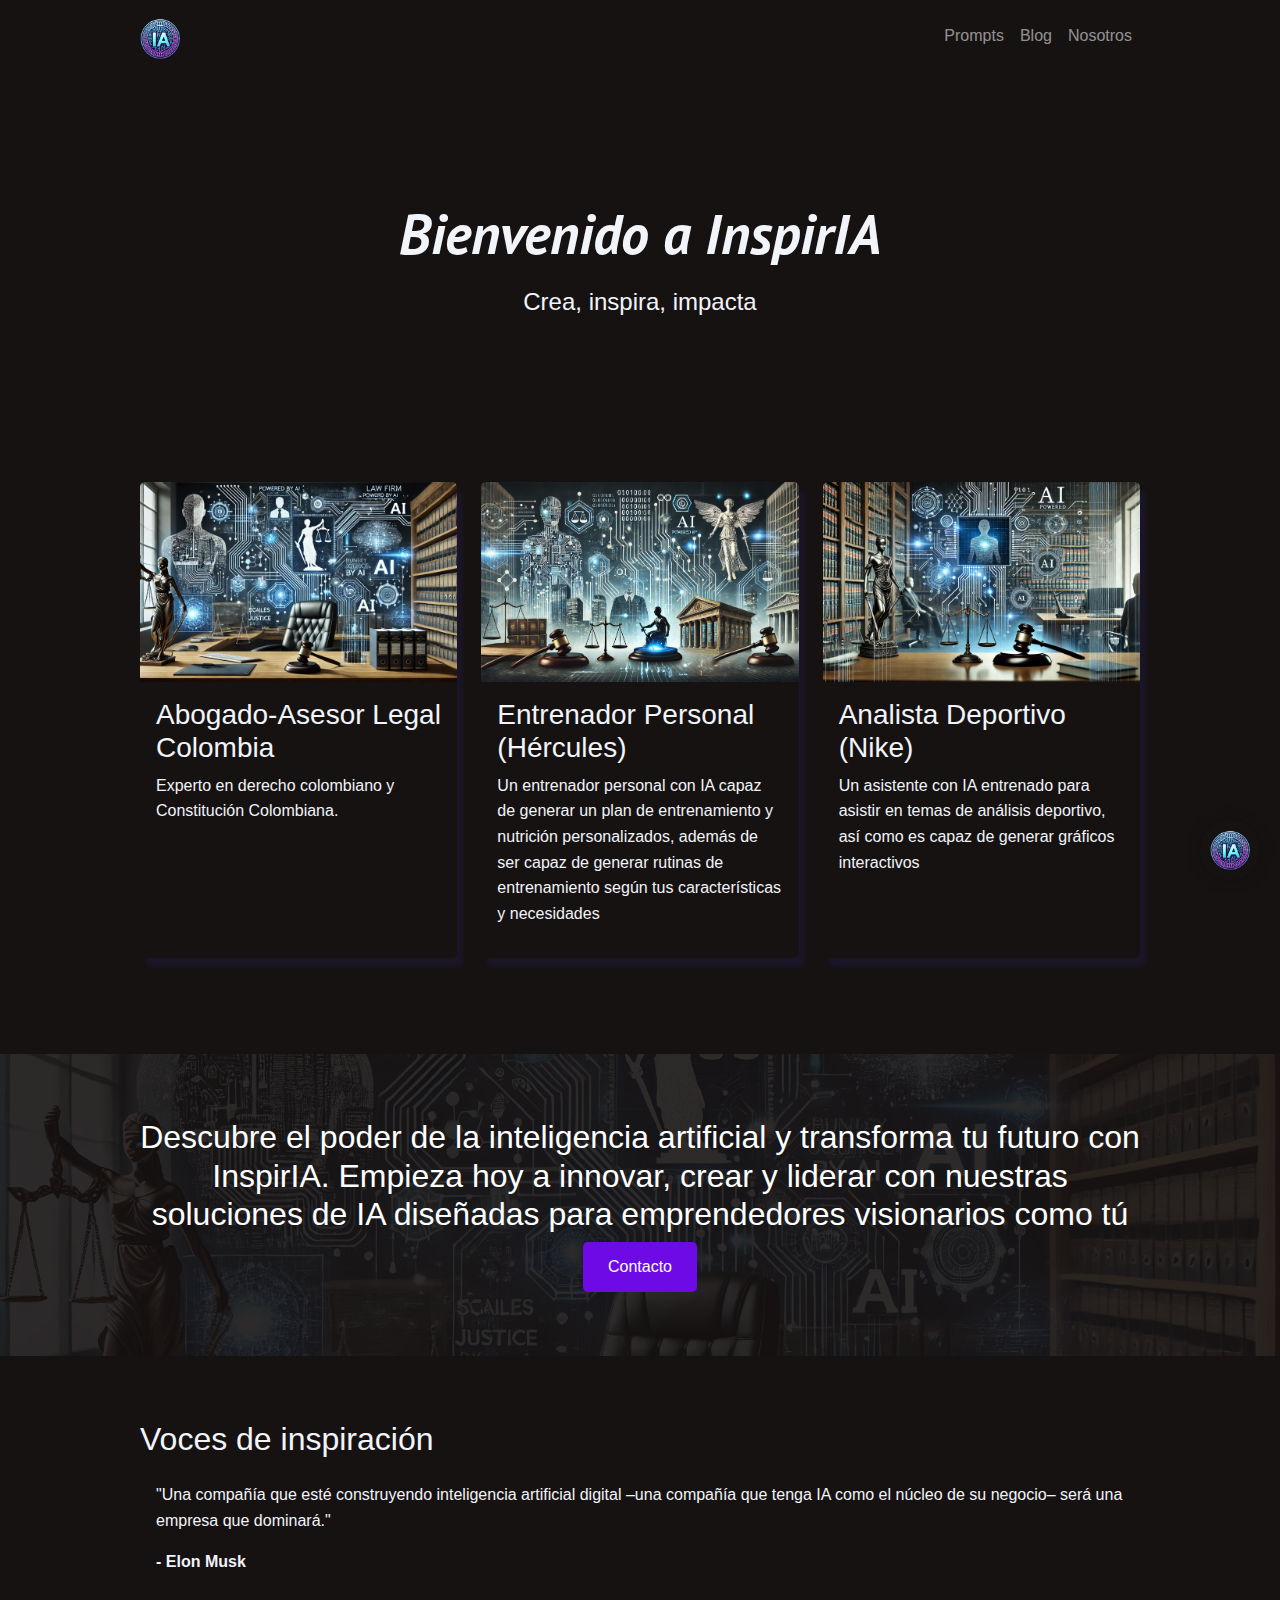
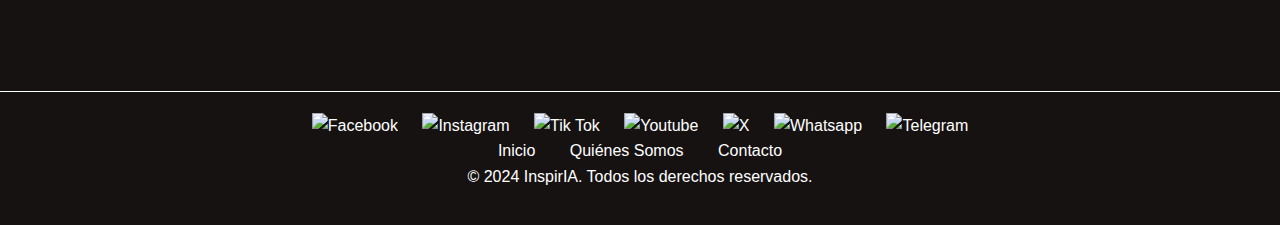
==== index.html @ 8d5b870b "Prueba direcciones" ====
<!DOCTYPE html>
<html lang="es">
<head>
    <meta charset="UTF-8">
    <meta name="viewport" content="width=device-width, initial-scale=1.0">
    <meta name="description" content="Inspira tu proyecto a alcanzar nuevos niveles de éxito con soluciones de inteligencia artificial. Mejora la toma de decisiones, optimiza procesos y aumenta la competitividad. ¡Conéctate con el futuro hoy">
    <meta name="keywords" content="inteligencia artificial, herramientas de inteligencia artificial, mejora de productividad">
    <meta name="author" content="InspirIA">
    <title>InspirIA - Plataforma de inteligencia artificial </title>
    <link href="https://cdn.jsdelivr.net/npm/bootstrap@5.3.3/dist/css/bootstrap.min.css" rel="stylesheet" integrity="sha384-QWTKZyjpPEjISv5WaRU9OFeRpok6YctnYmDr5pNlyT2bRjXh0JMhjY6hW+ALEwIH" crossorigin="anonymous">
    <link rel="stylesheet" href="https://fonts.googleapis.com/css2?family=Montserrat:wght@400;700&display=swap">
    <link href="https://fonts.googleapis.com/css2?family=PT+Sans:ital,wght@0,400;0,700;1,400;1,700&display=swap" rel="stylesheet">
    <link rel="stylesheet" href="style.css">
</head>

    
<body>
    <!-- Navbar-->
    <nav class="navbar navbar-expand-lg navbar-dark  ">
        <div class="container">
          <a class="navbar-brand" href="/home">
            <img src="/images/logoRed.png" alt="Logo" width="40" height="40" class="d-inline-block align-text-top" loading="lazy">
            
          </a>
            <button class="navbar-toggler" type="button" data-bs-toggle="collapse" data-bs-target="#navbarNav" aria-controls="navbarNav" aria-expanded="false" aria-label="Toggle navigation">
                <span class="navbar-toggler-icon"></span>
            </button>
            <div class="collapse navbar-collapse" id="navbarNav">
                <ul class="navbar-nav ms-auto">
                    <li class="nav-item">
                        <a class="nav-link" href="/prompt">Prompts</a>
                    </li>
                    <li class="nav-item">
                        <a class="nav-link" href="/blog">Blog</a>
                    </li>
                    <li class="nav-item">
                        <a class="nav-link" href="/about">Nosotros</a>
                    </li>
                    
                </ul>
            </div>
        </div>
    </nav>

    <!-- Primera sección -->
    <section class="hero">        
        <div class="container">
            <h1 class="title">Bienvenido a Inspir<span id="animating-word">IA</span></h1>
            <p id="dynamic-tagline">Crea, inspira, impacta</p>
            
        </div>
    </section>


    <!-- Cursos sección -->
    <section class="featured-courses">
        <div class="container">
            <div class="course-cards">
                <div class="course-card">
                    <!-- Añade aquí la imagen del curso 1 -->
                    <img src="/images/f1.webp" alt="Curso 1" loading="lazy">
                    <div class="course-card-content">
                        <h3><a href="https://chatgpt.com/g/g-Cqb1JhLwl-abogado-asesor-legal-colombia" target="_blank">Abogado-Asesor Legal Colombia
</a></h3>
                        <p>Experto en derecho colombiano y Constitución Colombiana.</p>
                    </div>
                </div>
                <div class="course-card">
                    <!-- Añade aquí la imagen del curso 2 -->
                    <img src="/images/f2.webp" alt="Curso 2" loading="lazy">
                    <div class="course-card-content">
                        <h3><a href="https://chatgpt.com/g/g-zlBZSkczs-entrenador-personal-hercules" target="_blank">Entrenador Personal (Hércules)
                        </a></h3>
                        <p>Un entrenador personal con IA capaz de generar un plan de entrenamiento y nutrición personalizados, además de ser capaz de generar rutinas de entrenamiento según tus características y necesidades
</p>
                    </div>
                </div>
                <div class="course-card">
                    <!-- Añade aquí la imagen del curso 3 -->
                    <img src="/images/f3.webp" alt="Curso 3" loading="lazy">
                    <div class="course-card-content">
                        <h3><a href="https://chatgpt.com/g/g-kWDBl8Sma-analista-deportivo-nike" target="_blank">Analista Deportivo (Nike)
                        </a></h3>

                        <p>Un asistente con IA entrenado para asistir en temas de análisis deportivo, así como es capaz de generar gráficos interactivos</p>
                    </div>
                </div>
            </div>
        </div>
    </section>


    <!-- Tercera sección -->
    <section class="learning-paths">
        <div class="container">
            <h2>Descubre el poder de la inteligencia artificial y transforma tu futuro con InspirIA. Empieza hoy a innovar, crear y liderar con nuestras soluciones de IA diseñadas para emprendedores visionarios como tú</h2>
            
            <a href="https://wa.me/573195851408?text=Hola%2C%20me%20gustar%C3%ADa%20colaborar%20con%20ustedes!
" target="_blank" class="btn">Contacto</a>
        </div>
    </section>


    <!-- Historias sección -->
    <section class="success-stories">
        <div class="container">
            <h2>Voces de inspiración</h2>
            <div class="testimonials">
                <div class="testimonial">
                    <p>"Una compañía que esté construyendo inteligencia artificial digital –una compañía que tenga IA como el núcleo de su negocio– será una empresa que dominará."</p>
                    <p><strong>- Elon Musk</strong></p>
                </div>
                <div class="testimonial">
                    <p>"El verdadero poder de la inteligencia artificial no está en reemplazar a los humanos, sino en potenciar nuestra capacidad para resolver problemas complejos y mejorar la calidad de vida de las personas."</p>
                    <p><strong>- David Vélez, CEO de Nubank </strong></p>
                </div>

                <div class="testimonial">
                    <p>"La inteligencia artificial tiene el potencial de liberar a las personas de muchas tareas repetitivas y tediosas, permitiéndonos enfocarnos en cosas más significativas y creativas."</p>
                    <p><strong>- Bill Gates</strong></p>
                </div>
                <div class="testimonial">
                    <p>"La inteligencia artificial será la clave para resolver muchos de los desafíos más grandes del mundo, desde la salud hasta el cambio climático."</p>
                    <p><strong>- Mark Zuckerberg</strong></p>
                </div>
                <div class="testimonial">
                    <p>"La inteligencia artificial nos está ayudando a entender mejor a nuestros usuarios y a personalizar sus experiencias de manera que nunca antes habíamos imaginado."</p>
                    <p><strong>- Simón Borrero, CEO de Rappi</strong></p>
                </div>
                <div class="testimonial">
                    <p>"Nos encontramos en los primeros días de lo que será un cambio radical en la forma en que los humanos interactúan con las máquinas. La inteligencia artificial tiene el potencial de transformar todos los aspectos de nuestras vidas."</p>
                    <p><strong>- Jeff Bezos</strong></p>
                </div>
                <!-- Añade más testimonios aquí para crear un efecto de desplazamiento continuo -->
            </div>
        </div>
    </section>


    <!-- Footer -->
    <div class="footer-separator"></div>
    <footer>
        <div class="footer-icons">
          <a href="#"><img width="24" height="24" src="https://img.icons8.com/external-tanah-basah-basic-outline-tanah-basah/24/FFFFFF/external-facebook-social-media-tanah-basah-basic-outline-tanah-basah.png" alt="Facebook"></a>
          <a href="#"><img width="25" height="25" src="https://img.icons8.com/ios/50/FFFFFF/instagram-new--v1.png" alt="Instagram"></a>
          <a href="#"><img width="26" height="26" src="https://img.icons8.com/ios/50/FFFFFF/tiktok--v1.png" alt="Tik Tok"></a>
          <a href="#"><img width="26" height="26" src="https://img.icons8.com/ios/50/FFFFFF/youtube-play--v1.png" alt="Youtube"></a>
          <a href="#"><img width="26" height="26" src="https://img.icons8.com/ios/50/FFFFFF/twitterx--v2.png" alt="X"></a>
          <a href="#"><img width="24" height="24" src="https://img.icons8.com/ios/50/FFFFFF/whatsapp--v1.png" alt="Whatsapp"></a>
          <a href="#"><img width="26" height="26" src="https://img.icons8.com/ios/50/FFFFFF/telegram-app.png" alt="Telegram"></a>
            
        </div>
        <div class="footer-links">
            <a href="index.html">Inicio</a>
            <a href="about.html">Quiénes Somos</a>
            <a href="https://wa.me/573195851408?text=Hola%2C%20me%20gustar%C3%ADa%20colaborar%20con%20ustedes!" target="_blank">Contacto</a>
        </div>
        <div class="container">
            <p>&copy; 2024 InspirIA. Todos los derechos reservados.</p>
        </div>
      </footer>


    


    <!-- Scripts -->
    <script src="https://cdn.jsdelivr.net/npm/bootstrap@5.3.3/dist/js/bootstrap.bundle.min.js" integrity="sha384-YvpcrYf0tY3lHB60NNkmXc5s9fDVZLESaAA55NDzOxhy9GkcIdslK1eN7N6jIeHz" crossorigin="anonymous"></script>
    <script src="https://cdn.jsdelivr.net/npm/marked/marked.min.js"></script>
    <script src="script.js"></script>
    
</body>
</html>
---- style.css ----
/* Botón de iniciar conversación */
#startConversationButton {
  padding: 10px;
  border: none;
  background-color: #333;
  color: white;
  border-radius: 20px;
  cursor: pointer;
  width: 100%;
  transition: background-color 0.3s ease;
}

#startConversationButton:hover {
  background-color: #5A8BCC;

}

/* Botón de enviar mensaje */
#sendButton {
  padding: 10px;
  border: none;
  background-color: #4473B2;
  color: white;
  border-radius: 0 5px 5px 0;
  cursor: pointer;
  transition: background-color 0.3s ease;
}

#sendButton:hover {
  background-color: #5A8BCC;
}

/* Burbuja de chat */
.chat-bubble {
  position: fixed;
  bottom: 20px;
  right: 20px;
  /* Ubicada a la derecha */
  width: 60px;
  height: 60px;
  border-radius: 50%;
  background-color: #171212;
  box-shadow: 0 0 15px rgba(0, 0, 0, 0.2);
  display: flex;
  justify-content: center;
  align-items: center;
  cursor: pointer;
  z-index: 1000;
  transition: background-color 0.3s ease;
}

.chat-bubble:hover {
  background-color: #5A8BCC;
}

.chat-bubble img {
  width: 40px;
  height: 40px;
}

.chat-container {
  display: none;
  position: fixed;
  bottom: 20px;
  right: 20px;
  /* Ubicada a la derecha */
  width: 450px;
  height: 90%;
  background-color: #333;
  z-index: 1000;
  border-radius: 20px;
  font-family: 'Montserrat', sans-serif;
}

@media (min-width: 769px) {
  .chat-container {
    border: 0px solid black;
    /* Contorno negro más grueso */
  }
}

@media (min-width: 769px) {
  .chat-header {
    display: flex !important;
    visibility: visible !important;
  }
}


.chat-content-vertical {
  width: 100%;
  height: 100%;
  background-color: #F1F4F9;
  border-radius: 20px;
  display: flex;
  flex-direction: column;
}

.chat-header {
  display: flex;
  align-items: center;
  justify-content: center;
  background-color: #333;
  height: 60px;
  border-top-left-radius: 20px;
  border-top-right-radius: 20px;
  padding: 0 15px;
  position: relative;
}

.chat-header img {
  max-height: 40px;
}

.chat-header-title {
  display: flex;
}

.chat-bot-info {
  text-align: center;
  margin-top: 10px;
  margin-bottom: 10px;
}

.chat-bot-icon {
  width: 40px;
  height: 40px;
  border-radius: 50%;
}

.chat-bot-title {
  display: block;
  font-size: 14px;
  font-weight: bold;
  margin-top: 5px;
  color: #4473B2;
}

.chat-bot-subtitle {
  display: block;
  font-size: 12px;
  color: #555;
}

.chat-close {
  cursor: pointer;
  font-size: 20px;
  position: absolute;
  top: 50%;
  transform: translateY(-50%);
  right: 20px;
  background-color: transparent;
  border: none;
  border-radius: 5px;
  padding: 5px;
  transition: background-color 0.3s ease;
  color: #4473B2;
}

.chat-close:hover {
  background-color: #FF4D4D;
  color: white;
}

.chat-messages {
  flex: 1;
  overflow-y: auto;
  border: 1px solid #E0E0E0;
  border-radius: 10px;
  padding: 10px;
  margin: 10px;
  font-size: 14px;
  color: #333;
  background-color: #FFFFFF;
}

.chat-messages p {
  margin: 0 0 10px;
}

.chat-input-container {
  display: flex;
  padding: 10px;
  border-top: 1px solid #E0E0E0;
  background-color: #F1F4F9;
}

.chat-input-container input {
  flex: 1;
  padding: 10px;
  border: 1px solid #E0E0E0;
  border-radius: 5px 0 0 5px;
  background-color: #FFFFFF;
  color: #333;
}

.chat-input-container button {
  padding: 10px;
  border: none;
  background-color: #4473B2;
  color: white;
  border-radius: 0 5px 5px 0;
  cursor: pointer;
}

@media (max-width: 768px) {
  .chat-container {
    width: 100%;
    height: 100%;
    right: 0;
    /* Ubicada a la derecha */
    bottom: 0;
    border-radius: 0;
  }

  .chat-input-container {
    display: flex;
    padding: 10px;
    border-top: 1px solid #E0E0E0;
    width: 100%;
    background-color: #F1F4F9;
  }

  .chat-input-container input {
    flex: 1;
    padding: 10px;
    border: 1px solid #E0E0E0;
    border-radius: 0;
    background-color: #FFFFFF;
    color: #333;
  }

  .chat-input-container button {
    padding: 10px;
    border: none;
    background-color: #4473B2;
    color: white;
    border-radius: 0;
    cursor: pointer;
    flex-shrink: 0;
  }

  .chat-header {
    height: 60px;
    border-top-left-radius: 0;
    border-top-right-radius: 0;
    padding: 0 15px;
    position: relative;
  }

  .chat-messages {
    flex: 1;
    overflow-y: auto;
    border: 1px solid #E0E0E0;
    border-radius: 0;
    padding: 10px;
    margin: 0;
    font-size: 14px;
    color: #333;
    background-color: #FFFFFF;
  }
}

@media (max-width: 768px) {

  /* Ajustes para el botón de iniciar conversación */
  #startConversationButton {
    padding: 10px;
    border-radius: 20px;
    width: calc(100% - 20px);
    /* Asegurarse que el botón no se corte */
    margin: 10px;
    /* Añadir márgenes alrededor del botón */
    box-sizing: border-box;
    /* Para incluir el padding en el ancho total */
  }

  /* Ajustes para el botón de enviar mensaje */
  #sendButton {
    border-radius: 0 5px 5px 0;
    margin: 0 10px 10px 0;
    /* Añadir margen inferior */
    box-sizing: border-box;
    /* Para incluir el padding en el ancho total */
  }

  /* Ajustes para el input de chat */
  .chat-input-container input {
    border-radius: 5px 0 0 5px;
    margin: 0 0 10px 10px;
    /* Añadir margen inferior */
    box-sizing: border-box;
    /* Para incluir el padding en el ancho total */
  }

  /* Ajustes generales para asegurar el centrado y alineación */
  .chat-input-container {
    display: flex;
    padding: 10px;
    /* Añadir padding alrededor */
    box-sizing: border-box;
    /* Para incluir el padding en el ancho total */
  }
}

.user-message {
  justify-content: flex-end;
  margin-right: 0;
  margin-left: auto;
  /* Asegura que la burbuja del usuario no tenga margen derecho */
}

.assistant-message {
  justify-content: flex-start;
  margin-left: 0;
  margin-right: auto;
  /* Asegura que la burbuja del asistente no tenga margen izquierdo */
}

.message-wrapper {
  display: flex;
  margin-bottom: 5px;
  /* Aumentar el espaciado entre los mensajes */
  padding: 5px;
  max-width: 100%;
  /* Permitir que las burbujas ocupen hasta el ancho completo */
}

.message-bubble {
  display: inline-flex;
  padding: 10px;
  border-radius: 10px;
  position: relative;
  font-size: 14px;
  word-wrap: break-word;
  max-width: 80%;
  align-items: center;
}


.user-message .message-bubble {
  background-color: #c4d8f8;
  /* Color similar a WhatsApp para el usuario */
  color: #000;
  /* Texto negro */
  border-top-right-radius: 0;
  justify-content: flex-end;
  align-self: flex-end;
}

.assistant-message .message-bubble {
  display: flex;
  align-items: center;
  background-color: #ececec;
  color: #000;
  border-top-left-radius: 0;
  justify-content: flex-start;
  align-self: flex-start;
}

.assistant-icon {
  width: 20px;
  height: 20px;
  margin-right: 10px;
}

.message-text {
  display: inline-block;
  max-width: 100%;
  /* Ajustar según el tamaño de la imagen */
}



/* Estilos para el nombre del remitente */
.message-bubble strong {
  display: block;
  margin-bottom: 5px;
}





/* Estilos pagina princpal */

/* Estilos base y de reinicio */
* {
  margin: 0;
  padding: 0;
  box-sizing: border-box;
}

body {
  font-family: Arial, sans-serif;
  line-height: 1.6;
  color: #F1F4F9;
  background-color: #171212
}

.title {
  font-family: 'PT Sans', sans-serif;
  font-style: italic;
  font-weight: 900;
  
}
#animating-word {
    display: inline-block;
}

.cursor {
  display: inline-block;
  margin-left: 2px;
  opacity: 1;
  animation: blink 1s infinite;
}

@keyframes blink {
  0%, 50% {
      opacity: 1;
  }
  50.01%, 100% {
      opacity: 0;
  }
}




.container {
  width: 80%;
  margin: auto;
  overflow: hidden;
}

/* Estilos de navegación, importado de Bootsrap */

/* Estilos de la sección hero */
.hero {
  background: #171212;
  padding: 8rem 0 4rem;
  text-align: center;
  position: relative;
  overflow: hidden;
}

.hero h1 {
  font-size: 3.5rem;
  margin-bottom: 1rem;
}

.hero p {
  font-size: 1.5rem;
  margin-bottom: 2rem;
}

.btn {
  display: inline-block;
  background: #6d0ae6;
  color: #fff;
  padding: 0.75rem 1.5rem;
  text-decoration: none;
  border-radius: 5px;
  transition: background 0.3s ease;
}

.btn:hover {
  background: #57b9ea;
}

/* Estilos de la sección de cursos destacados */
.featured-courses {
  padding: 4rem 0;
  background: #171212;
}

.course-cards {
  display: flex;
  justify-content: space-between;
  flex-wrap: wrap;
}

.course-card {
  width: calc(33.33% - 1rem);
  margin-bottom: 2rem;
  box-shadow: 6px 9px 4px rgb(58, 63, 223, 0.1);
  border-radius: 5px;
  overflow: hidden;
  transition: transform 0.3s ease; /* Agregado para la transición suave */
  cursor: pointer; /* Cambia el cursor al puntero para indicar que es clicable */
}

.course-card:hover {
  transform: scale(1.09); /* Agranda la tarjeta al pasar el cursor */
}

.course-card img {
  width: 100%;
  height: 200px;
  object-fit: cover;
}

.course-card-content {
  padding: 1rem;
}

.course-card-content a {
  text-decoration: none;
  color: inherit;
}

.course-card-content a:hover {
  text-decoration: underline;
}


/* Media query para pantallas más pequeñas (tablets) */
@media (max-width: 768px) {
  .course-card {
    width: calc(50% - 1rem);
    /* Dos tarjetas por fila */
  }
}

/* Media query para pantallas aún más pequeñas (móviles) */
@media (max-width: 480px) {
  .course-card {
    width: 100%;
    /* Una tarjeta por fila */
    margin-bottom: 2rem;
  }
}


/* Estilos de la sección de rutas de aprendizaje */
.learning-paths {
  position: relative;
  /* Necesario para que el pseudo-elemento se posicione correctamente */
  padding: 4rem 0;
  text-align: center;
  color: #fff;
  /* Cambia el color del texto si es necesario para que sea legible sobre la imagen */
}

.learning-paths::before {
  content: "";
  position: absolute;
  top: 0;
  left: 0;
  width: 100%;
  height: 100%;
  background: url('images/f1.webp') no-repeat center center/cover;
  /* Ajusta la ruta a tu imagen */
  opacity: 0.1;
  /* Ajusta la opacidad aquí */
  z-index: -1;
  /* Envía la imagen detrás del contenido */
}



/* Estilos de la sección de historias de éxito */
.success-stories {
  padding: 4rem 0;
  background: #171212;
  overflow: hidden;
}

.testimonials {
  display: flex;
  animation: scroll 70s linear infinite;
}

.testimonial {
  flex: 0 0 100%;
  padding: 1rem;
  box-sizing: border-box;
}

@keyframes scroll {
  0% {
    transform: translateX(0);
  }

  100% {
  transform: translateX(calc(-100% * 6)); /* Ajusta el número de testimonios */
  }
}

/* Estilos del pie de página */
footer {
  background: #171212;
  color: #fff;
  padding: 2rem 0;
  text-align: center;
}

footer ul {
  display: flex;
  justify-content: center;
  list-style: none;
  margin-bottom: 1rem;
}

footer ul li {
  padding: 0 1rem;
}

footer a {
  color: #fff;
  text-decoration: none;
}

/* Estilos del Blog */



.container.my-5 {
  background-color: #171212;
  /* Fondo negro */
  color: #fff;
  /* Texto blanco */
  padding: 1rem;
  /* Añadir un poco de relleno para que el contenido no esté pegado al borde */
  border-radius: 0.1rem;
  /* Bordes redondeados opcionales */
}


.navbar {
  background-color: #171212;
  /* Fondo oscuro personalizado */
}

.carousel-item img {
  opacity: 0.4;
}
.carousel-caption {
  text-align: center;
}

.carousel-caption button {
  margin-top: 10px;
  background-color: transparent;
  border: 2px solid #fff;
  color: #fff;
  font-size: 1rem;
}

@media (max-width: 576px) {
  .carousel-caption h5{
    font-size: 1.25rem; /* Tamaño más pequeño para pantallas móviles */
  }
  .carousel-caption button {
    font-size: 0.875rem; /* Botón más pequeño para pantallas móviles */
    padding: 0.5rem 1rem; /* Aumentar el tamaño de botón para facilitar el clic */
  }
}


/*Footer*/

.footer-separator {
  width: 100%;
  border-top: 1px solid #fff;
  margin-top: 20px;
}
.footer-separatorblog {
  width: 100%;
  border-top: 1px solid #fff;
  margin-top: 120px;
}
footer {
  padding: 20px 0;
  background-color: #171212;
  text-align: center;
}
.footer-icons a {
  margin: 0 10px;
  color: #fff;
}
.footer-links a {
  margin: 0 15px;
  color: #fff;
  text-decoration: none;
}
@media (max-width: 768px) {
  .footer-icons a {
    margin: 0 5px;
  }
  .footer-links a {
    display: block;
    margin: 5px 0;
  }
}


/* Estilos para prompts */
.accordion-button {
  background-color: #171212;
  color: white;
}

.accordion-body {
  background-color: #171212;
  color: white;
}

.subitem {
  display: flex;
  justify-content: space-between;
  padding: 5px;
  border-bottom: 1px solid #333;
}

.subitem:last-child {
  border-bottom: none;
}

.copy-icon {
  cursor: pointer;
  color: white;
}

/*Figura blog*/
img {
    max-width: 100%;
    height: auto;
}
figcaption {
    font-size: 0.9em;
    text-align: center;
    margin-top: 5px;
}
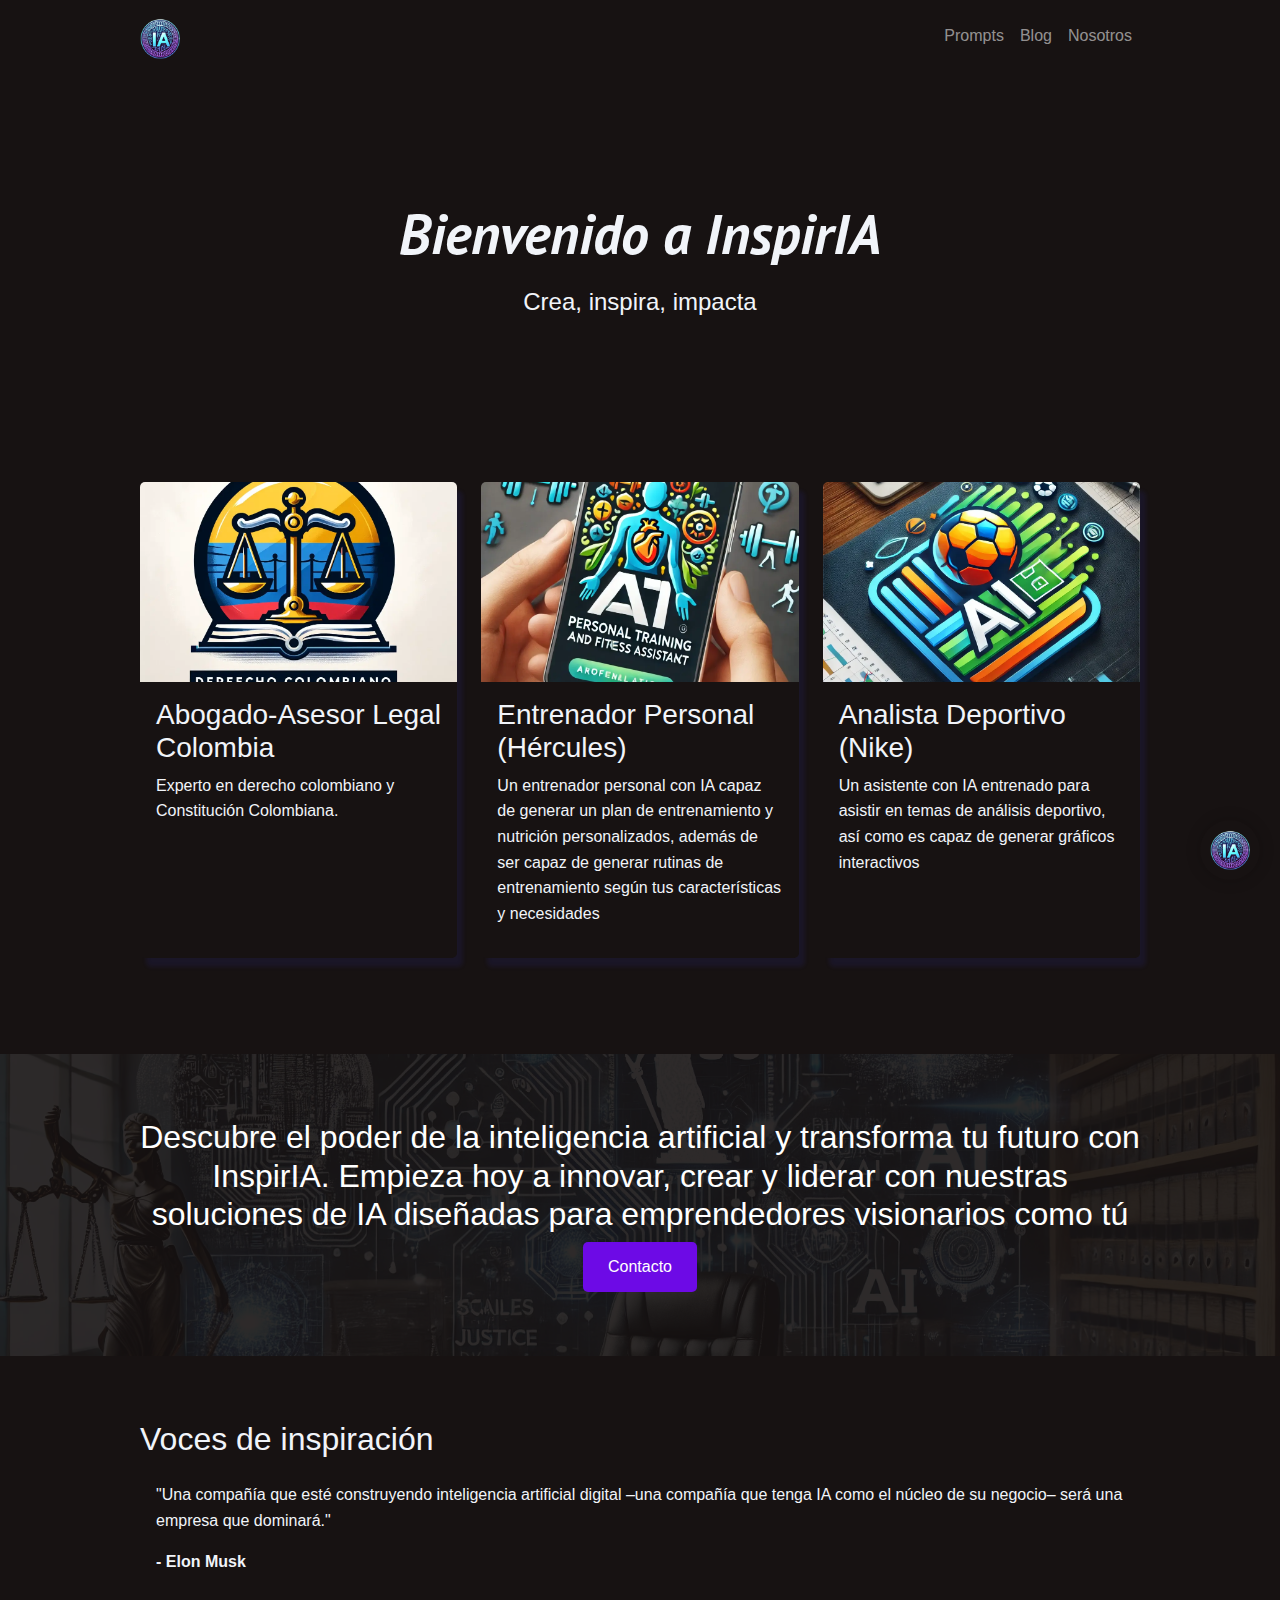
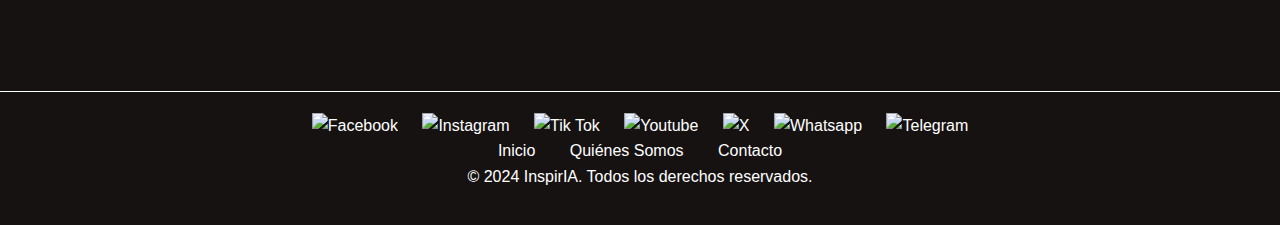
==== commit 7bc4648f: "Imagenes GPTs" ====
--- a/index.html
+++ b/index.html
@@ -58,7 +58,7 @@
             <div class="course-cards">
                 <div class="course-card">
                     <!-- Añade aquí la imagen del curso 1 -->
-                    <img src="/images/f1.webp" alt="Curso 1" loading="lazy">
+                    <img src="/images/Themis.webp" alt="Experto en derecho colombiano y Constitución Colombiana." loading="lazy">
                     <div class="course-card-content">
                         <h3><a href="https://chatgpt.com/g/g-Cqb1JhLwl-abogado-asesor-legal-colombia" target="_blank">Abogado-Asesor Legal Colombia
 </a></h3>
@@ -67,7 +67,7 @@
                 </div>
                 <div class="course-card">
                     <!-- Añade aquí la imagen del curso 2 -->
-                    <img src="/images/f2.webp" alt="Curso 2" loading="lazy">
+                    <img src="/images/Trainer.webp" alt="Un entrenador personal con IA capaz de generar un plan de entrenamiento y nutrición personalizados, además de ser capaz de generar rutinas de entrenamiento según tus características y necesidades" loading="lazy">
                     <div class="course-card-content">
                         <h3><a href="https://chatgpt.com/g/g-zlBZSkczs-entrenador-personal-hercules" target="_blank">Entrenador Personal (Hércules)
                         </a></h3>
@@ -77,7 +77,7 @@
                 </div>
                 <div class="course-card">
                     <!-- Añade aquí la imagen del curso 3 -->
-                    <img src="/images/f3.webp" alt="Curso 3" loading="lazy">
+                    <img src="/images/Nike.webp" alt="Un asistente con IA entrenado para asistir en temas de análisis deportivo, así como es capaz de generar gráficos interactivos" loading="lazy">
                     <div class="course-card-content">
                         <h3><a href="https://chatgpt.com/g/g-kWDBl8Sma-analista-deportivo-nike" target="_blank">Analista Deportivo (Nike)
                         </a></h3>
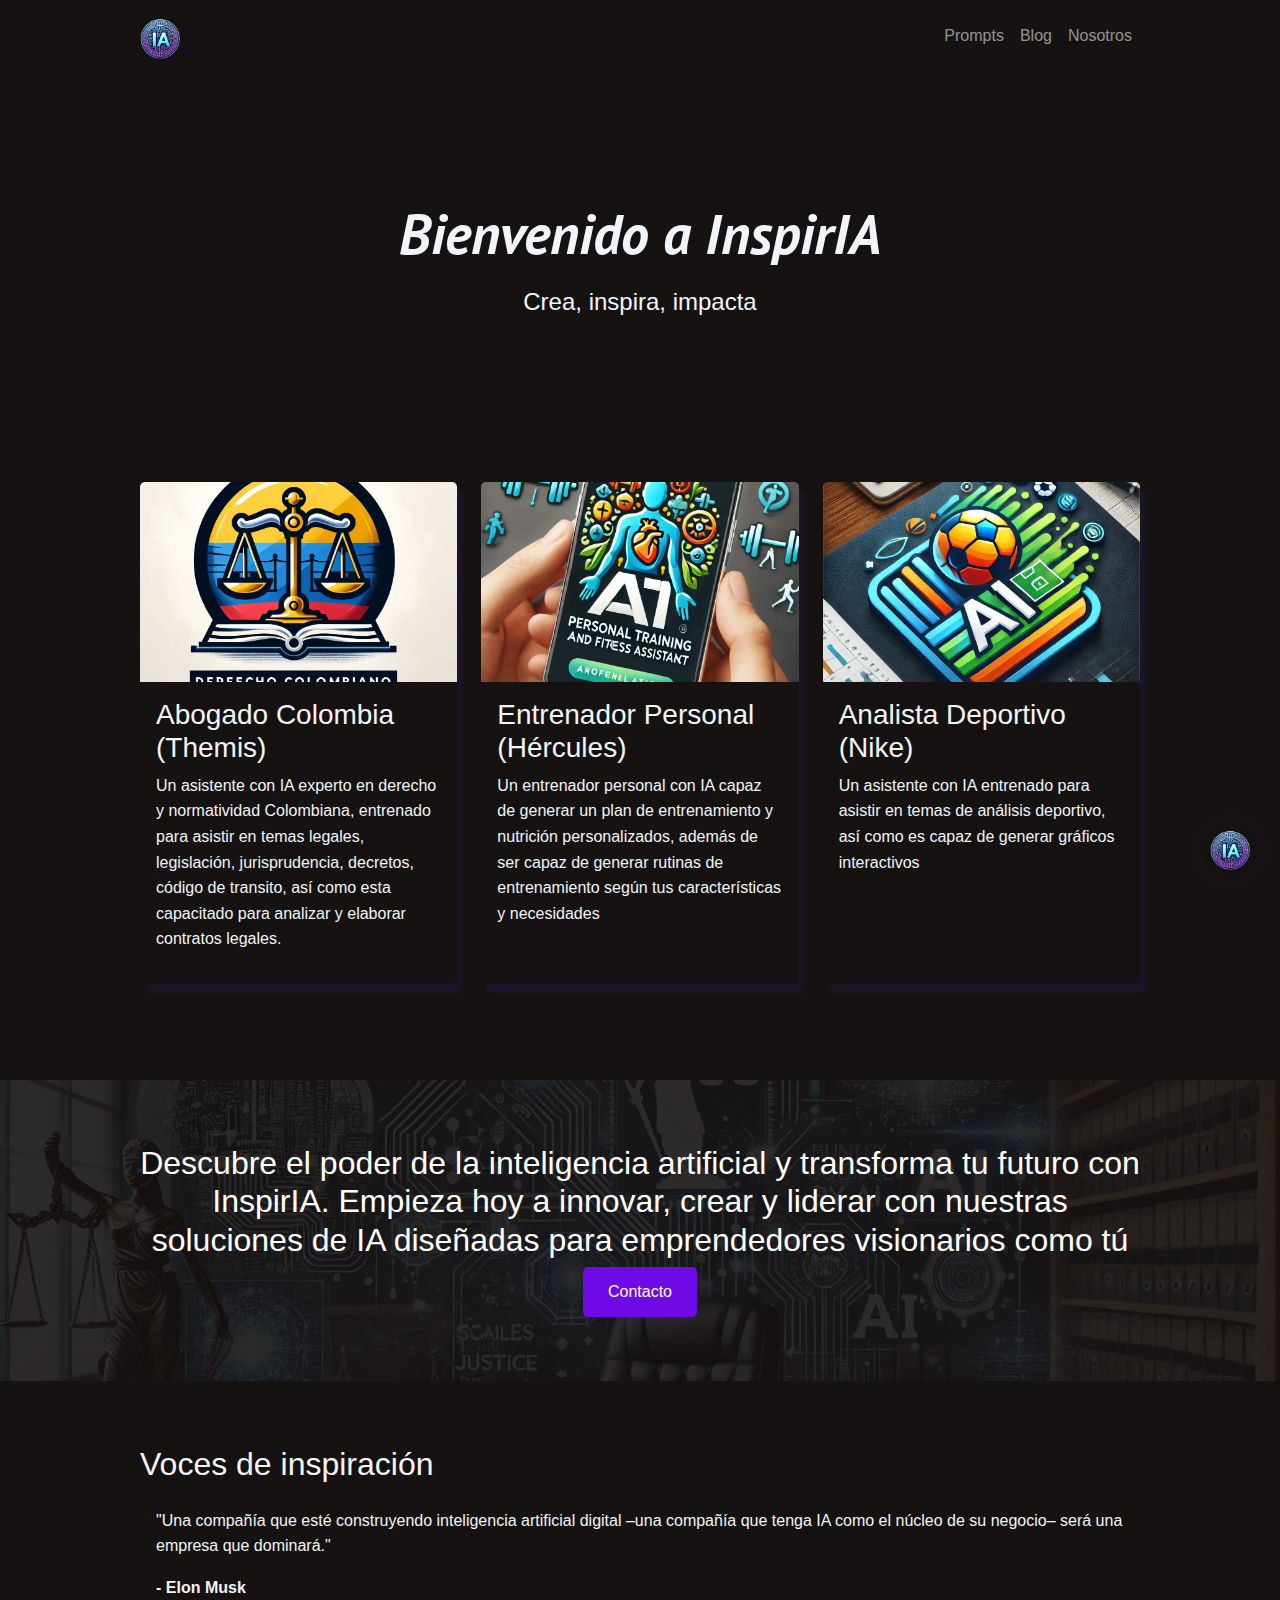
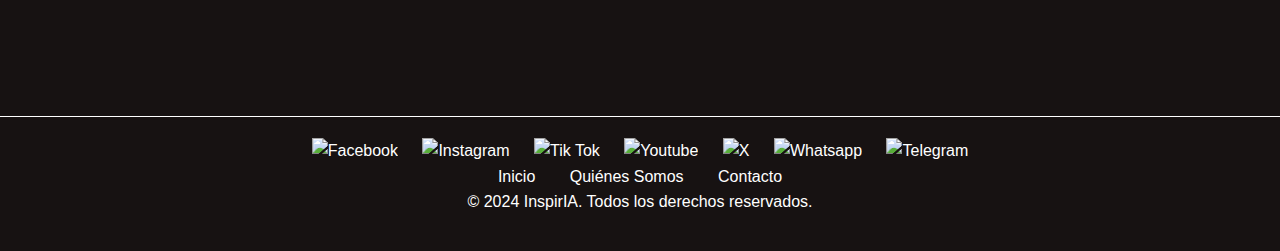
==== commit f6c02dc2: "Nike actualizado" ====
--- a/index.html
+++ b/index.html
@@ -6,7 +6,7 @@
     <meta name="description" content="Inspira tu proyecto a alcanzar nuevos niveles de éxito con soluciones de inteligencia artificial. Mejora la toma de decisiones, optimiza procesos y aumenta la competitividad. ¡Conéctate con el futuro hoy">
     <meta name="keywords" content="inteligencia artificial, herramientas de inteligencia artificial, mejora de productividad">
     <meta name="author" content="InspirIA">
-    <title>InspirIA - Plataforma de inteligencia artificial </title>
+    <title>InspirIA - Agencia de inteligencia artificial </title>
     <link href="https://cdn.jsdelivr.net/npm/bootstrap@5.3.3/dist/css/bootstrap.min.css" rel="stylesheet" integrity="sha384-QWTKZyjpPEjISv5WaRU9OFeRpok6YctnYmDr5pNlyT2bRjXh0JMhjY6hW+ALEwIH" crossorigin="anonymous">
     <link rel="stylesheet" href="https://fonts.googleapis.com/css2?family=Montserrat:wght@400;700&display=swap">
     <link href="https://fonts.googleapis.com/css2?family=PT+Sans:ital,wght@0,400;0,700;1,400;1,700&display=swap" rel="stylesheet">
@@ -53,16 +53,18 @@
 
 
     <!-- Cursos sección -->
-    <section class="featured-courses">
+    <section class="featured-courses">  
         <div class="container">
             <div class="course-cards">
                 <div class="course-card">
                     <!-- Añade aquí la imagen del curso 1 -->
                     <img src="/images/Themis.webp" alt="Experto en derecho colombiano y Constitución Colombiana." loading="lazy">
                     <div class="course-card-content">
-                        <h3><a href="https://chatgpt.com/g/g-Cqb1JhLwl-abogado-asesor-legal-colombia" target="_blank">Abogado-Asesor Legal Colombia
+                        <h3><a href="https://chatgpt.com/g/g-Cqb1JhLwl-abogado-asesor-legal-colombia" target="_blank">Abogado Colombia (Themis)
 </a></h3>
-                        <p>Experto en derecho colombiano y Constitución Colombiana.</p>
+                        <p>Un asistente con IA experto en derecho y normatividad Colombiana, entrenado para asistir en temas legales, legislación, jurisprudencia, decretos, código de transito, así como esta capacitado para analizar y elaborar contratos legales.
+
+</p>
                     </div>
                 </div>
                 <div class="course-card">
--- a/style.css
+++ b/style.css
@@ -2,7 +2,7 @@
 #startConversationButton {
   padding: 10px;
   border: none;
-  background-color: #333;
+  background-color: #171212;
   color: white;
   border-radius: 20px;
   cursor: pointer;
@@ -19,7 +19,7 @@
 #sendButton {
   padding: 10px;
   border: none;
-  background-color: #4473B2;
+  background-color: #171212;
   color: white;
   border-radius: 0 5px 5px 0;
   cursor: pointer;
@@ -40,7 +40,7 @@
   height: 60px;
   border-radius: 50%;
   background-color: #171212;
-  box-shadow: 0 0 15px rgba(0, 0, 0, 0.2);
+  box-shadow: 0 0 15px rgb(58, 63, 223, 0.1);
   display: flex;
   justify-content: center;
   align-items: center;
@@ -66,7 +66,7 @@
   /* Ubicada a la derecha */
   width: 450px;
   height: 90%;
-  background-color: #333;
+  background-color: #171212;
   z-index: 1000;
   border-radius: 20px;
   font-family: 'Montserrat', sans-serif;
@@ -133,13 +133,13 @@
   font-size: 14px;
   font-weight: bold;
   margin-top: 5px;
-  color: #4473B2;
+  color: #171212;
 }
 
 .chat-bot-subtitle {
   display: block;
   font-size: 12px;
-  color: #555;
+  color: #171212;
 }
 
 .chat-close {
@@ -181,8 +181,8 @@
 .chat-input-container {
   display: flex;
   padding: 10px;
-  border-top: 1px solid #E0E0E0;
-  background-color: #F1F4F9;
+  border-top: 1px solid #ad8ff5;
+  background-color: #FFFFFF;
 }
 
 .chat-input-container input {
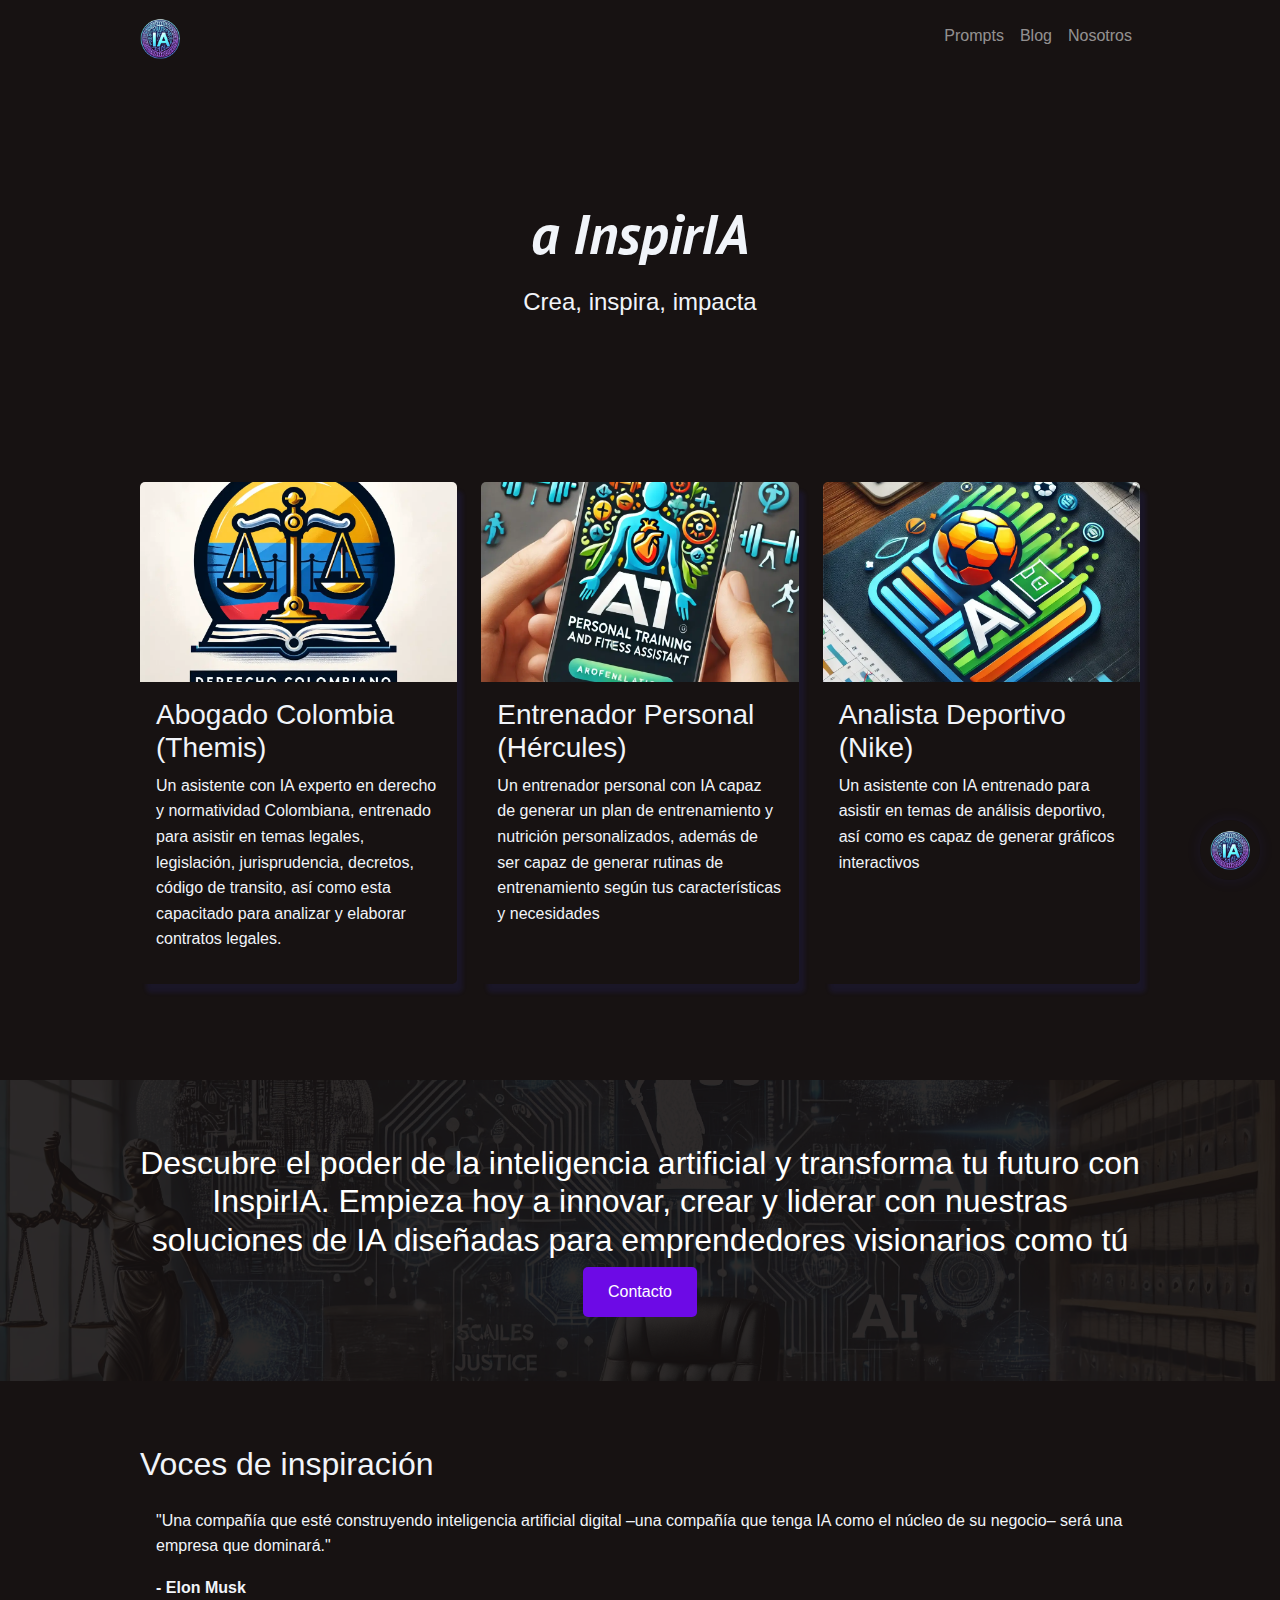
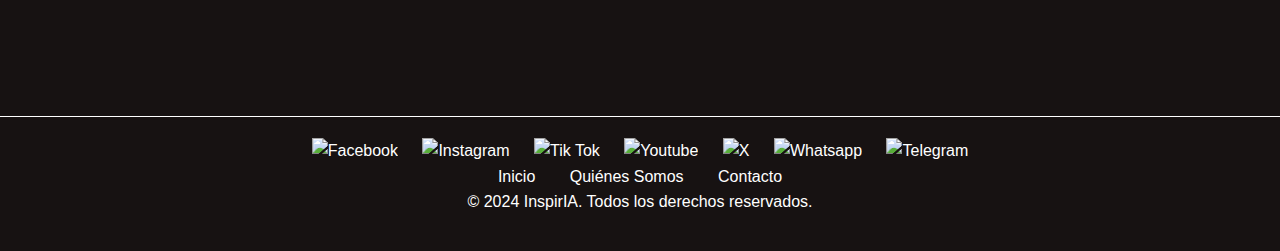
==== commit ed89b879: "Prueba de titulo" ====
--- a/index.html
+++ b/index.html
@@ -7,6 +7,7 @@
     <meta name="keywords" content="inteligencia artificial, herramientas de inteligencia artificial, mejora de productividad">
     <meta name="author" content="InspirIA">
     <title>InspirIA - Agencia de inteligencia artificial </title>
+    <link rel="icon" sizes="16x16" href="images/logoRed.png" type="image/png">
     <link href="https://cdn.jsdelivr.net/npm/bootstrap@5.3.3/dist/css/bootstrap.min.css" rel="stylesheet" integrity="sha384-QWTKZyjpPEjISv5WaRU9OFeRpok6YctnYmDr5pNlyT2bRjXh0JMhjY6hW+ALEwIH" crossorigin="anonymous">
     <link rel="stylesheet" href="https://fonts.googleapis.com/css2?family=Montserrat:wght@400;700&display=swap">
     <link href="https://fonts.googleapis.com/css2?family=PT+Sans:ital,wght@0,400;0,700;1,400;1,700&display=swap" rel="stylesheet">
@@ -45,7 +46,7 @@
     <!-- Primera sección -->
     <section class="hero">        
         <div class="container">
-            <h1 class="title">Bienvenido a Inspir<span id="animating-word">IA</span></h1>
+            <h1 class="title"> a Inspir<span id="animating-word">IA</span></h1>
             <p id="dynamic-tagline">Crea, inspira, impacta</p>
             
         </div>
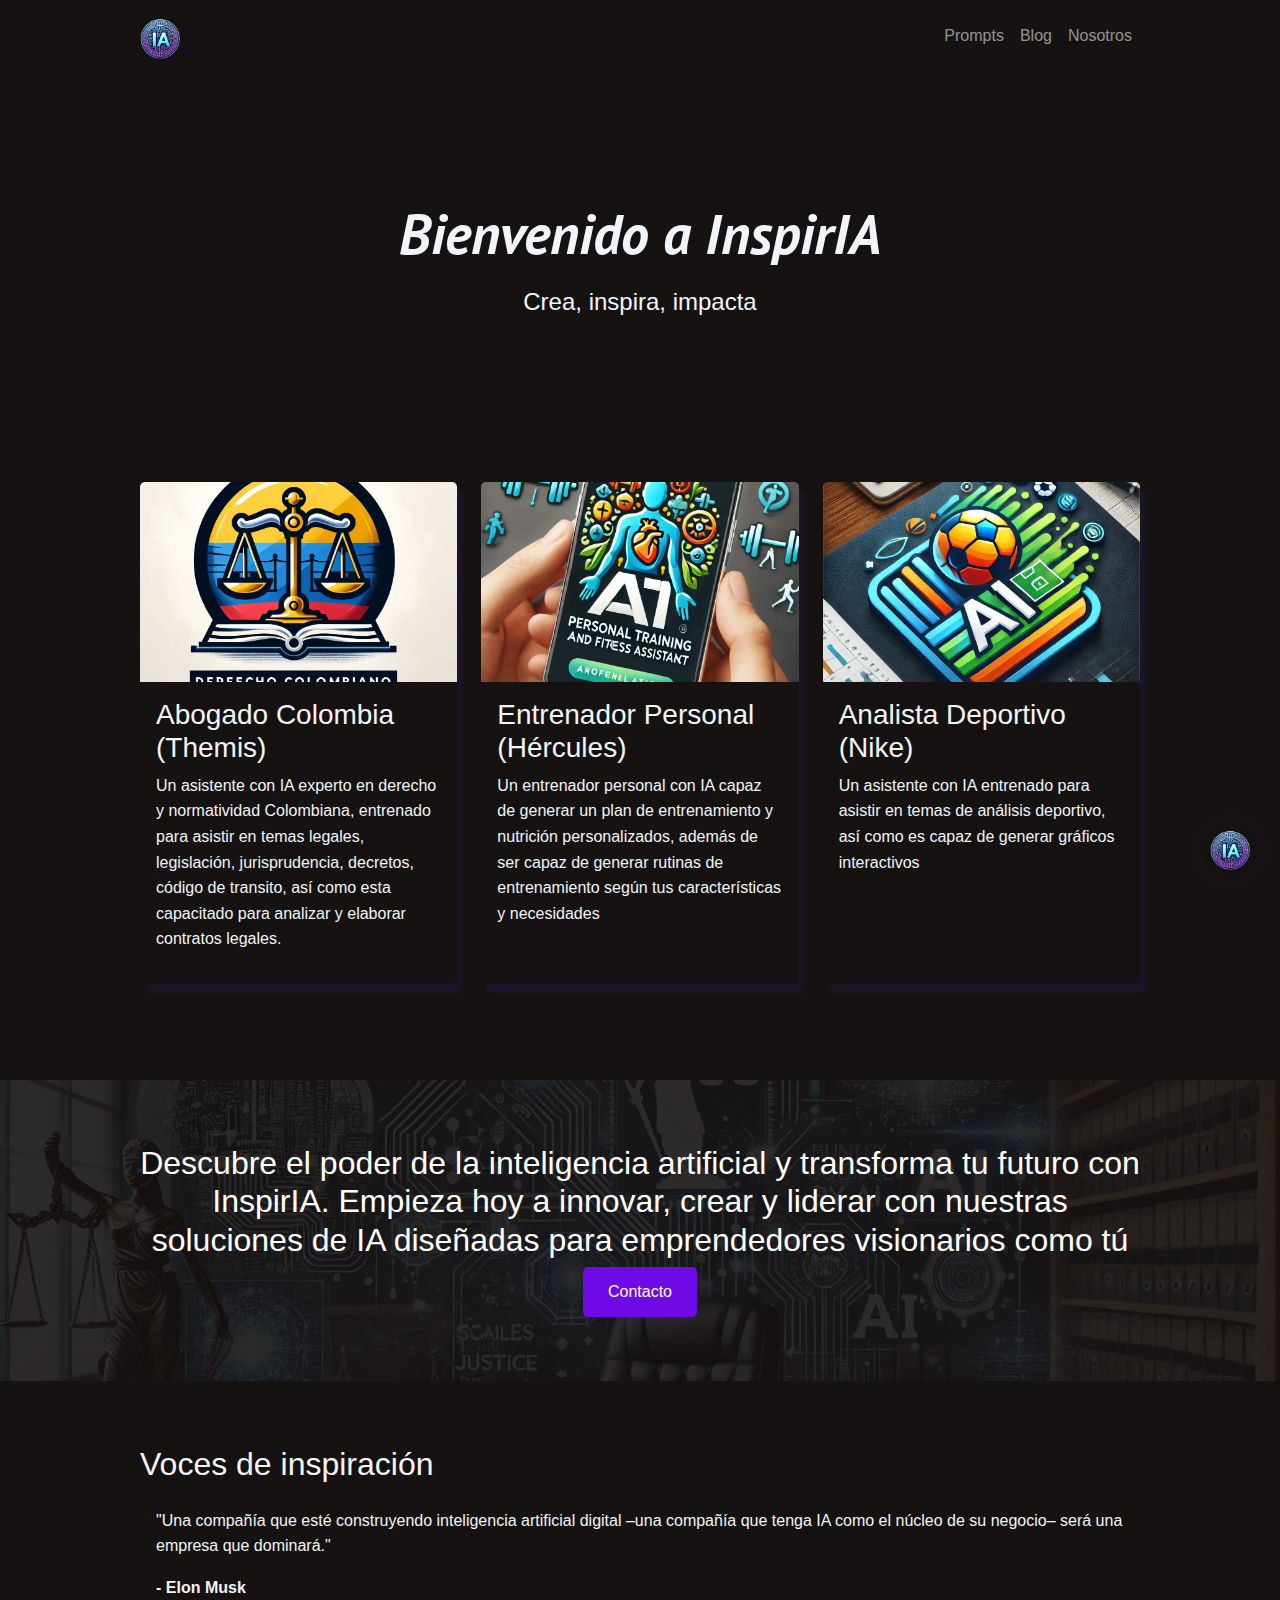
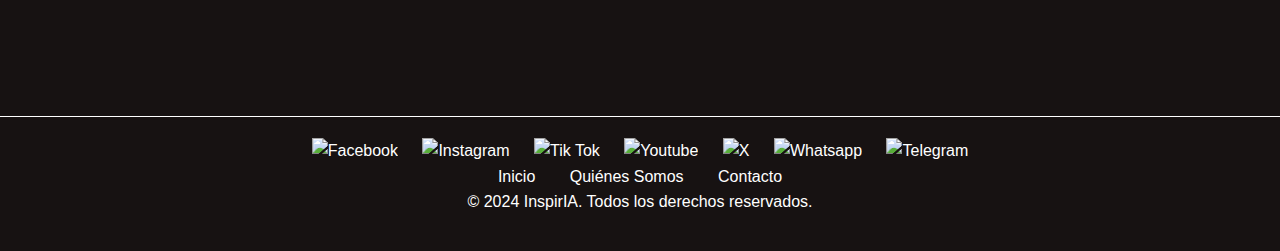
==== commit 67091516: "Fin prueba" ====
--- a/index.html
+++ b/index.html
@@ -46,7 +46,7 @@
     <!-- Primera sección -->
     <section class="hero">        
         <div class="container">
-            <h1 class="title"> a Inspir<span id="animating-word">IA</span></h1>
+            <h1 class="title">Bienvenido a Inspir<span id="animating-word">IA</span></h1>
             <p id="dynamic-tagline">Crea, inspira, impacta</p>
             
         </div>
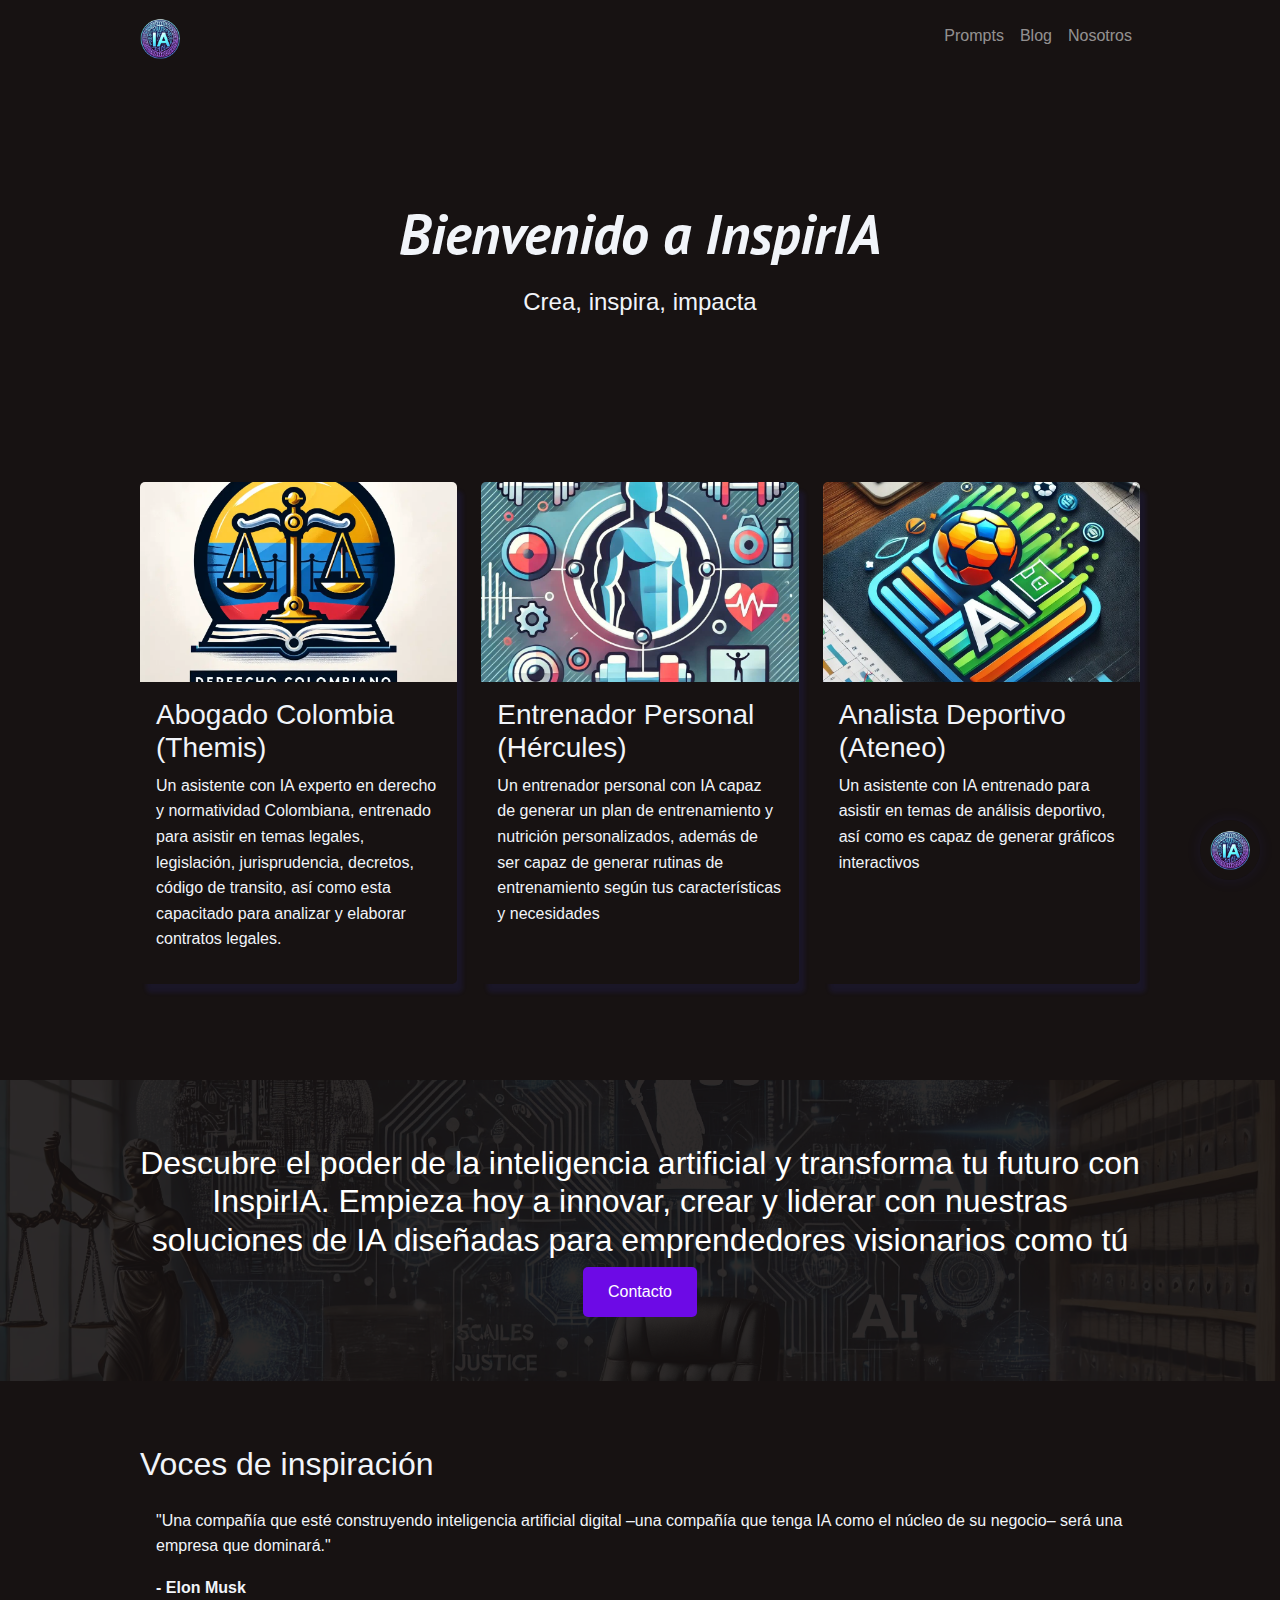
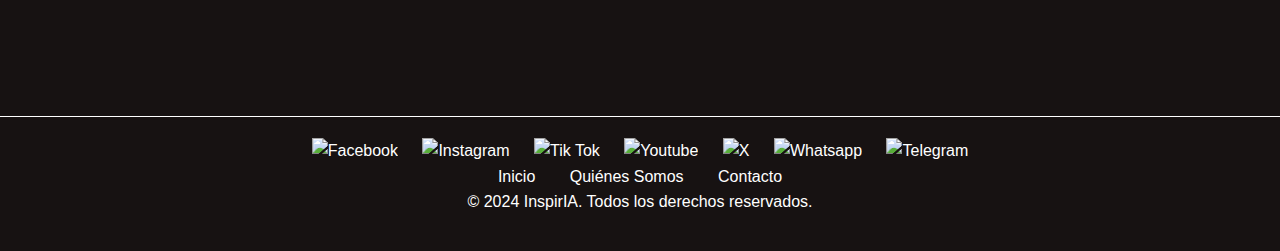
==== commit 32d3379d: "Fotos Gpts actualizadas" ====
--- a/index.html
+++ b/index.html
@@ -70,7 +70,7 @@
                 </div>
                 <div class="course-card">
                     <!-- Añade aquí la imagen del curso 2 -->
-                    <img src="/images/Trainer.webp" alt="Un entrenador personal con IA capaz de generar un plan de entrenamiento y nutrición personalizados, además de ser capaz de generar rutinas de entrenamiento según tus características y necesidades" loading="lazy">
+                    <img src="/images/Ateneo.jpeg" alt="Un entrenador personal con IA capaz de generar un plan de entrenamiento y nutrición personalizados, además de ser capaz de generar rutinas de entrenamiento según tus características y necesidades" loading="lazy">
                     <div class="course-card-content">
                         <h3><a href="https://chatgpt.com/g/g-zlBZSkczs-entrenador-personal-hercules" target="_blank">Entrenador Personal (Hércules)
                         </a></h3>
@@ -80,9 +80,9 @@
                 </div>
                 <div class="course-card">
                     <!-- Añade aquí la imagen del curso 3 -->
-                    <img src="/images/Nike.webp" alt="Un asistente con IA entrenado para asistir en temas de análisis deportivo, así como es capaz de generar gráficos interactivos" loading="lazy">
+                    <img src="/images/nike.jpeg" alt="Un asistente con IA entrenado para asistir en temas de análisis deportivo, así como es capaz de generar gráficos interactivos" loading="lazy">
                     <div class="course-card-content">
-                        <h3><a href="https://chatgpt.com/g/g-kWDBl8Sma-analista-deportivo-nike" target="_blank">Analista Deportivo (Nike)
+                        <h3><a href="https://chatgpt.com/g/g-WIM7dehGe-analista-deportivo-ateneo" target="_blank">Analista Deportivo (Ateneo)
                         </a></h3>
 
                         <p>Un asistente con IA entrenado para asistir en temas de análisis deportivo, así como es capaz de generar gráficos interactivos</p>
